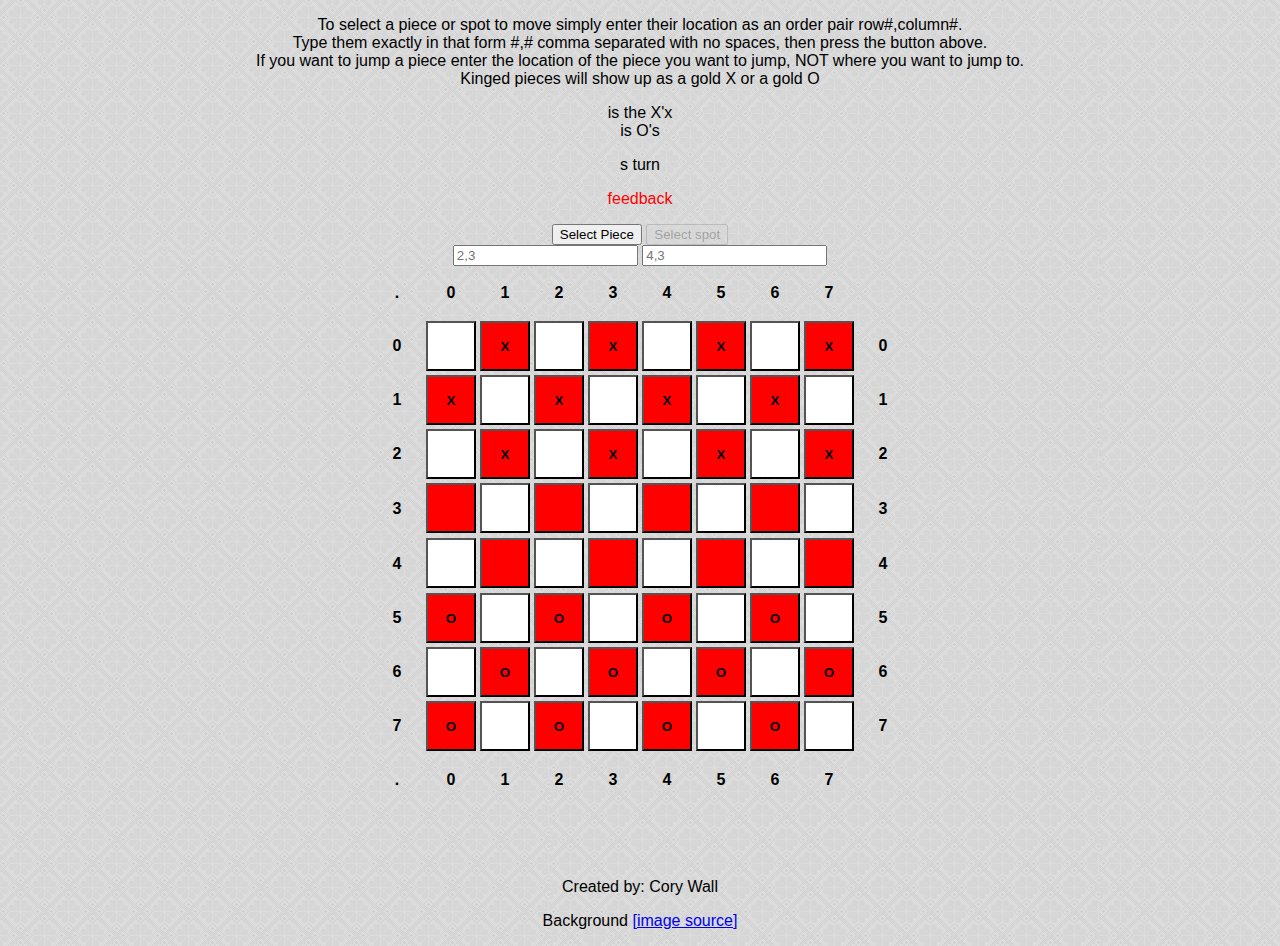
==== checkers.html @ 6de2079b "added 3 html files a js file and a css file coded a semi working checkers game cant get king check t" ====
<!DOCTYPE html>
<!-- Author: Cory Wall -->
<html>
  <head>
    <meta charset="utf-8" />
    <link rel="icon" href="heart_skull.png">
    <link rel="stylesheet" href="project3.css" />
    <title>Checkers-Board</title>
    <script type="text/javascript" src="pro3.js"></script>
  </head>
  <body onload="main()">
    <p class="div_center">
      To select a piece or spot to move simply enter their location as an order pair row#,column#.<br>
      Type them exactly in that form #,# comma separated with no spaces, then press the button above.<br>
      If you want to jump a piece enter the location of the piece you want to jump, NOT where you want to jump to.<br>
      Kinged pieces will show up as a gold X or a gold O
    </p>
    <div class="div_center">
      <p id="instructions"></p>
      <p id="turn">turn</p>
      <p id="feedback" class="error">feedback</p>
    </div>
    <div class="div_center">
      <button id="selectPieceBtn" onclick="pieceToMove()">Select Piece</button>
      <button id="moveBtn" onclick="moveTo()" disabled>Select spot</button><br>
      <input type="text" id="selectPiece" placeholder="2,3"/>
      <input type="text" id="move" placeholder="4,3"/>
    </div>
    <div class="div_center">
      <table align = "center">
       <tr>
         <th>.</th>
         <th>0</th>
         <th>1</th>
         <th>2</th>
         <th>3</th>
         <th>4</th>
         <th>5</th>
         <th>6</th>
         <th>7</th>
       </tr>
       <tr>
         <td>0</td>
         <td><button id="checker00" class="ckrbtn white">.</button></td>
         <td><button id="checker01" class="ckrbtn red" >X</button></td>
         <td><button id="checker02" class="ckrbtn white"  >.</button></td>
         <td><button id="checker03" class="ckrbtn red">X</button></td>
         <td><button id="checker04" class="ckrbtn white">.</button></td>
         <td><button id="checker05" class="ckrbtn red">X</button></td>
         <td><button id="checker06" class="ckrbtn white">.</button></td>
         <td><button id="checker07" class="ckrbtn red"  >X</button></td>
         <td>0</td>
       </tr>
       <tr>
         <td>1</td>
         <td><button id="checker10" class="ckrbtn red">X</button></td>
         <td><button id="checker11" class="ckrbtn white">.</button></td>
         <td><button id="checker12" class="ckrbtn red">X</button></td>
         <td><button id="checker13" class="ckrbtn white">.</button></td>
         <td><button id="checker14" class="ckrbtn red">X</button></td>
         <td><button id="checker15" class="ckrbtn white">.</button></td>
         <td><button id="checker16" class="ckrbtn red">X</button></td>
         <td><button id="checker17" class="ckrbtn white">.</button></td>
         <td>1</td>
       </tr>
       <tr>
         <td>2</td>
         <td><button id="checker20" class="ckrbtn white">.</button></td>
         <td><button id="checker21" class="ckrbtn red">X</button></td>
         <td><button id="checker22" class="ckrbtn white">.</button></td>
         <td><button id="checker23" class="ckrbtn red">X</button></td>
         <td><button id="checker24" class="ckrbtn white">.</button></td>
         <td><button id="checker25" class="ckrbtn red">X</button></td>
         <td><button id="checker26" class="ckrbtn white">.</button></td>
         <td><button id="checker27" class="ckrbtn red">X</button></td>
         <td>2</td>
       </tr>
       <tr>
         <td>3</td>
         <td><button id="checker30" class="ckrbtn red"></button></td>
         <td><button id="checker31" class="ckrbtn white"></button></td>
         <td><button id="checker32" class="ckrbtn red"></button></td>
         <td><button id="checker33" class="ckrbtn white"></button></td>
         <td><button id="checker34" class="ckrbtn red"></button></td>
         <td><button id="checker35" class="ckrbtn white"></button></td>
         <td><button id="checker36" class="ckrbtn red"></button></td>
         <td><button id="checker37" class="ckrbtn white"></button></td>
         <td>3</td>
       </tr>
       <tr>
         <td>4</td>
         <td><button id="checker40" class="ckrbtn white"></button></td>
         <td><button id="checker41" class="ckrbtn red"></button></td>
         <td><button id="checker42" class="ckrbtn white"></button></td>
         <td><button id="checker43" class="ckrbtn red"></button></td>
         <td><button id="checker44" class="ckrbtn white"></button></td>
         <td><button id="checker45" class="ckrbtn red"></button></td>
         <td><button id="checker46" class="ckrbtn white"></button></td>
         <td><button id="checker47" class="ckrbtn red"></button></td>
         <td>4</td>
       </tr>
       <tr>
         <td>5</td>
         <td><button id="checker50" class="ckrbtn red">O</button></td>
         <td><button id="checker51" class="ckrbtn white">.</button></td>
         <td><button id="checker52" class="ckrbtn red">O</button></td>
         <td><button id="checker53" class="ckrbtn white">.</button></td>
         <td><button id="checker54" class="ckrbtn red">O</button></td>
         <td><button id="checker55" class="ckrbtn white">.</button></td>
         <td><button id="checker56" class="ckrbtn red">O</button></td>
         <td><button id="checker57" class="ckrbtn white">.</button></td>
         <td>5</td>
       </tr>
       <tr>
         <td>6</td>
         <td><button id="checker60" class="ckrbtn white">.</button></td>
         <td><button id="checker61" class="ckrbtn red">O</button></td>
         <td><button id="checker62" class="ckrbtn white">.</button></td>
         <td><button id="checker63" class="ckrbtn red">O</button></td>
         <td><button id="checker64" class="ckrbtn white">.</button></td>
         <td><button id="checker65" class="ckrbtn red">O</button></td>
         <td><button id="checker66" class="ckrbtn white">.</button></td>
         <td><button id="checker67" class="ckrbtn red">O</button></td>
         <td>6</td>
       </tr>
       <tr>
         <td>7</td>
         <td><button id="checker70" class="ckrbtn red">O</button></td>
         <td><button id="checker71" class="ckrbtn white">.</button></td>
         <td><button id="checker72" class="ckrbtn red">O</button></td>
         <td><button id="checker73" class="ckrbtn white">.</button></td>
         <td><button id="checker74" class="ckrbtn red">O</button></td>
         <td><button id="checker75" class="ckrbtn white">.</button></td>
         <td><button id="checker76" class="ckrbtn red">O</button></td>
         <td><button id="checker77" class="ckrbtn white">.</button></td>
         <td>7</td>
       </tr>
       <tr>
         <td>.</td>
         <td>0</td>
         <td>1</td>
         <td>2</td>
         <td>3</td>
         <td>4</td>
         <td>5</td>
         <td>6</td>
         <td>7</td>
       </tr>
      </table>
    </div><br><br><br>



    <div class="footer">
      <p>
        Created by: Cory Wall
      </p>
      <p>
      Background
      <a
      href="http://www.designbolts.com/wp-content/uploads/2013/02/Rose-Grey-Seamless-Patterns-For-Website-Background.jpg"
      target="_blank">
        [image source]
      </a>
    </p>
    </div>
  </body>
</html>
---- project3.css ----
/* Author: Cory Wall */
body {
  background-image: url(greyBackground.jpg);
  font-family: Tahoma, Geneva, sans-serif;
  font size: 2em;
}

.error {
  color: red;
}

.footer {
  font-size: 1em;
  text-align: center;
  bottom: 0px;
  width: 100%;
}

h1{
  color: blue;
  font-size: 2em;
}

div.footer > p {
  font-size: 1em;
}

.center {
  text-align: center;
  font-size: 3em;
}

.div_center {
  text-align: center;
}

.half_page {
  float: left;
  width: 50%;
}

.ckrbtn {
  width: 50px;
  height: 50px;
  text-align: center;
  position: relative;
}

.red {
  font-weight: bold;
  background-color: red;
}

.white {
  color: transparent;
  background-color: white;
}

.hideText {
  color: transparent;
}

.king {
  color: gold;
}

table {
  width: auto;
  text-align: center;
}

tr {
  width: 50px;
  height: 50px;
}

td {
  width: 50px;
  height: 50px;
  font-weight: bold;
}
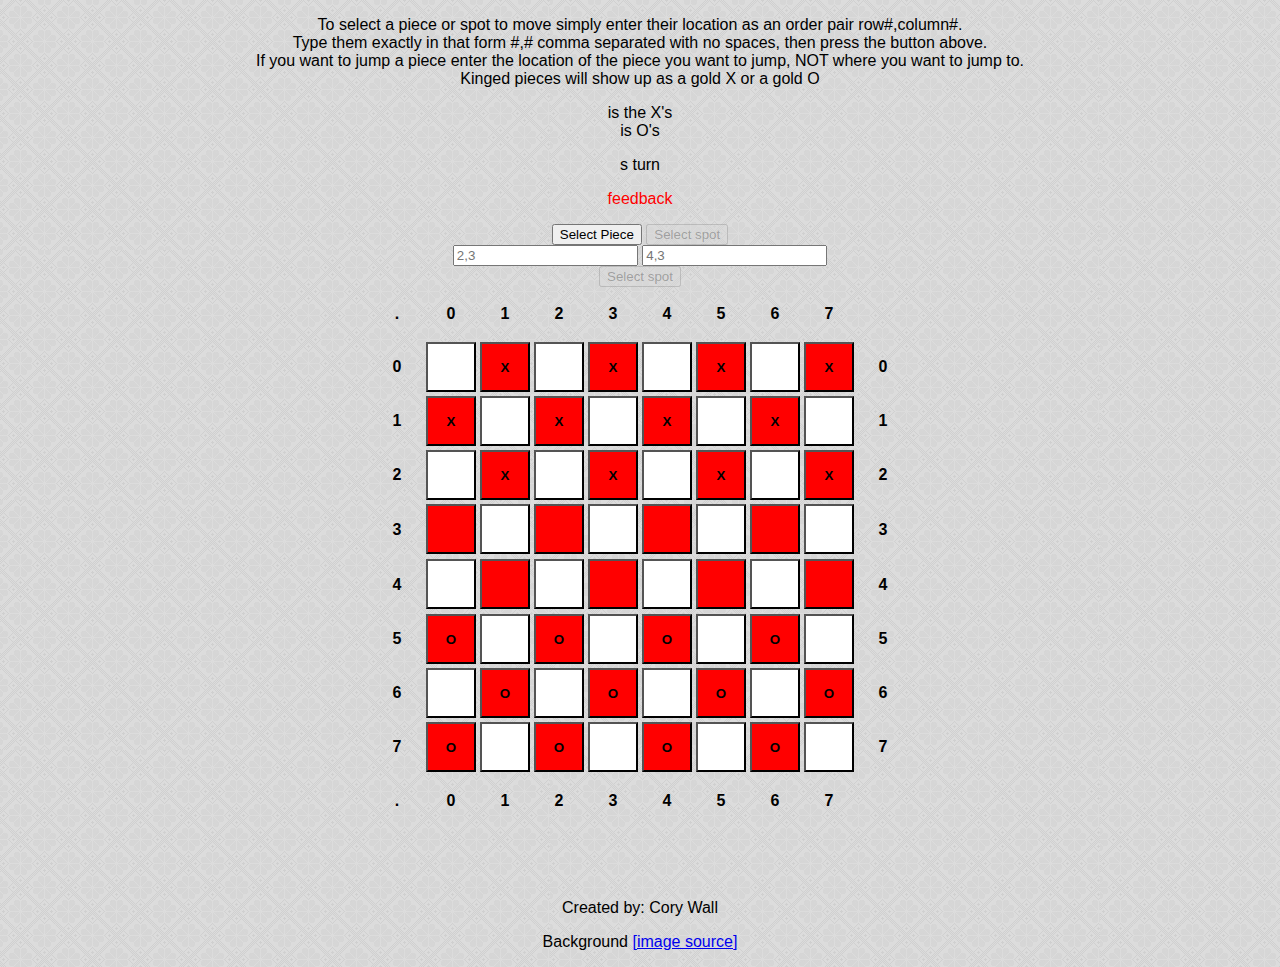
==== commit ebb53fa5: "added a reselect button and function to allow the user to reselect the piece they want to move" ====
--- a/checkers.html
+++ b/checkers.html
@@ -24,7 +24,8 @@
       <button id="selectPieceBtn" onclick="pieceToMove()">Select Piece</button>
       <button id="moveBtn" onclick="moveTo()" disabled>Select spot</button><br>
       <input type="text" id="selectPiece" placeholder="2,3"/>
-      <input type="text" id="move" placeholder="4,3"/>
+      <input type="text" id="move" placeholder="4,3"/><br>
+      <button id="reselect" onclick="reselect();" disabled>Select spot</button>
     </div>
     <div class="div_center">
       <table align = "center">
--- a/project3.css
+++ b/project3.css
@@ -79,3 +79,7 @@
   height: 50px;
   font-weight: bold;
 }
+
+.selected {
+  background-color: blue;
+}
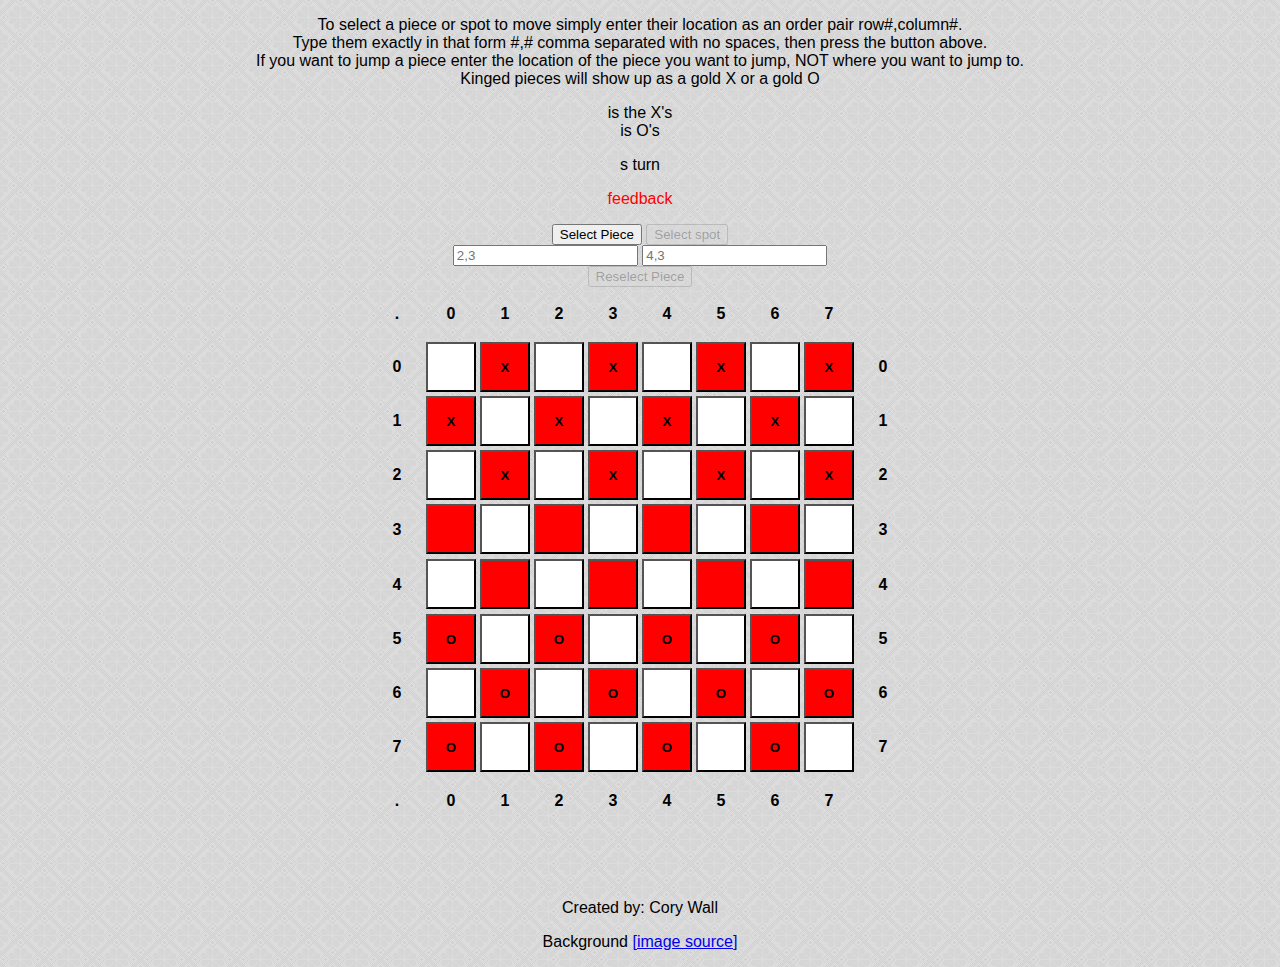
==== commit 3e747b4e: "fixed a wording error" ====
--- a/checkers.html
+++ b/checkers.html
@@ -25,7 +25,7 @@
       <button id="moveBtn" onclick="moveTo()" disabled>Select spot</button><br>
       <input type="text" id="selectPiece" placeholder="2,3"/>
       <input type="text" id="move" placeholder="4,3"/><br>
-      <button id="reselect" onclick="reselect();" disabled>Select spot</button>
+      <button id="reselect" onclick="reselect();" disabled>Reselect Piece</button>
     </div>
     <div class="div_center">
       <table align = "center">
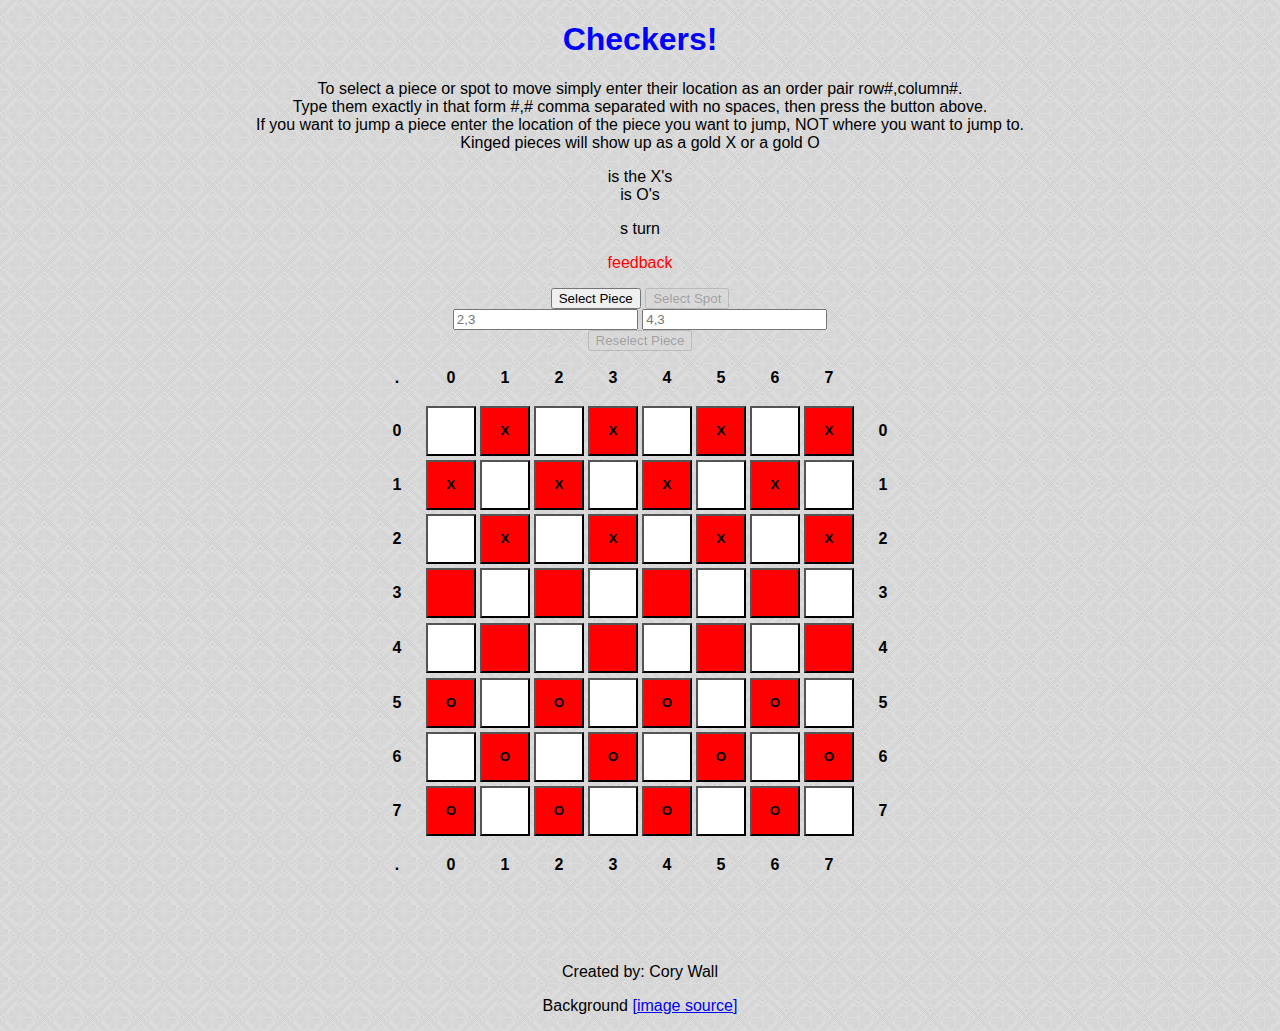
==== commit d016eef7: "Added more instructions to index. added a new button to index, added new function game()" ====
--- a/checkers.html
+++ b/checkers.html
@@ -9,6 +9,7 @@
     <script type="text/javascript" src="pro3.js"></script>
   </head>
   <body onload="main()">
+    <h1 class="div_center">Checkers!</h1>
     <p class="div_center">
       To select a piece or spot to move simply enter their location as an order pair row#,column#.<br>
       Type them exactly in that form #,# comma separated with no spaces, then press the button above.<br>
@@ -22,12 +23,13 @@
     </div>
     <div class="div_center">
       <button id="selectPieceBtn" onclick="pieceToMove()">Select Piece</button>
-      <button id="moveBtn" onclick="moveTo()" disabled>Select spot</button><br>
+      <button id="moveBtn" onclick="moveTo()" disabled>Select Spot</button><br>
       <input type="text" id="selectPiece" placeholder="2,3"/>
       <input type="text" id="move" placeholder="4,3"/><br>
       <button id="reselect" onclick="reselect();" disabled>Reselect Piece</button>
     </div>
     <div class="div_center">
+
       <table align = "center">
        <tr>
          <th>.</th>
--- a/project3.css
+++ b/project3.css
@@ -28,6 +28,16 @@
 .center {
   text-align: center;
   font-size: 3em;
+}
+
+.success {
+  color: green;
+}
+
+.margin {
+  margin-left: 15em;
+  margin-right: 15em;
+  text-align: center;
 }
 
 .div_center {
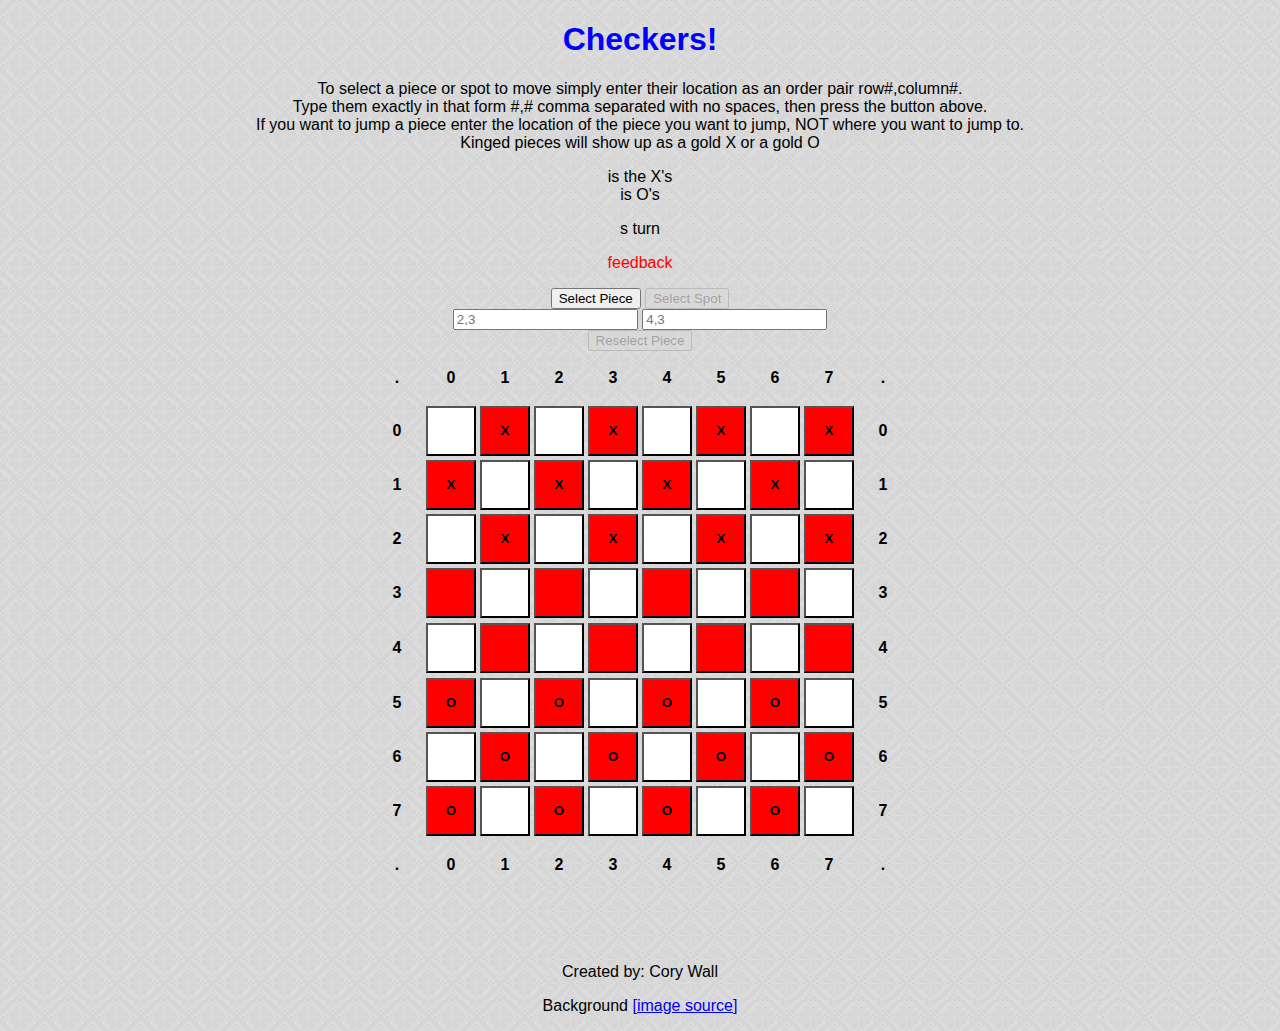
==== commit 9c2ba30f: "fixed validation errors" ====
--- a/checkers.html
+++ b/checkers.html
@@ -30,7 +30,7 @@
     </div>
     <div class="div_center">
 
-      <table align = "center">
+      <table class="tableCenter">
        <tr>
          <th>.</th>
          <th>0</th>
@@ -41,6 +41,7 @@
          <th>5</th>
          <th>6</th>
          <th>7</th>
+         <th>.</th>
        </tr>
        <tr>
          <td>0</td>
@@ -148,6 +149,7 @@
          <td>5</td>
          <td>6</td>
          <td>7</td>
+         <td>.</td>
        </tr>
       </table>
     </div><br><br><br>
--- a/project3.css
+++ b/project3.css
@@ -2,7 +2,11 @@
 body {
   background-image: url(greyBackground.jpg);
   font-family: Tahoma, Geneva, sans-serif;
-  font size: 2em;
+  font size: 1.25em;
+}
+
+.tableCenter {
+  margin: 0px auto; 
 }
 
 .error {
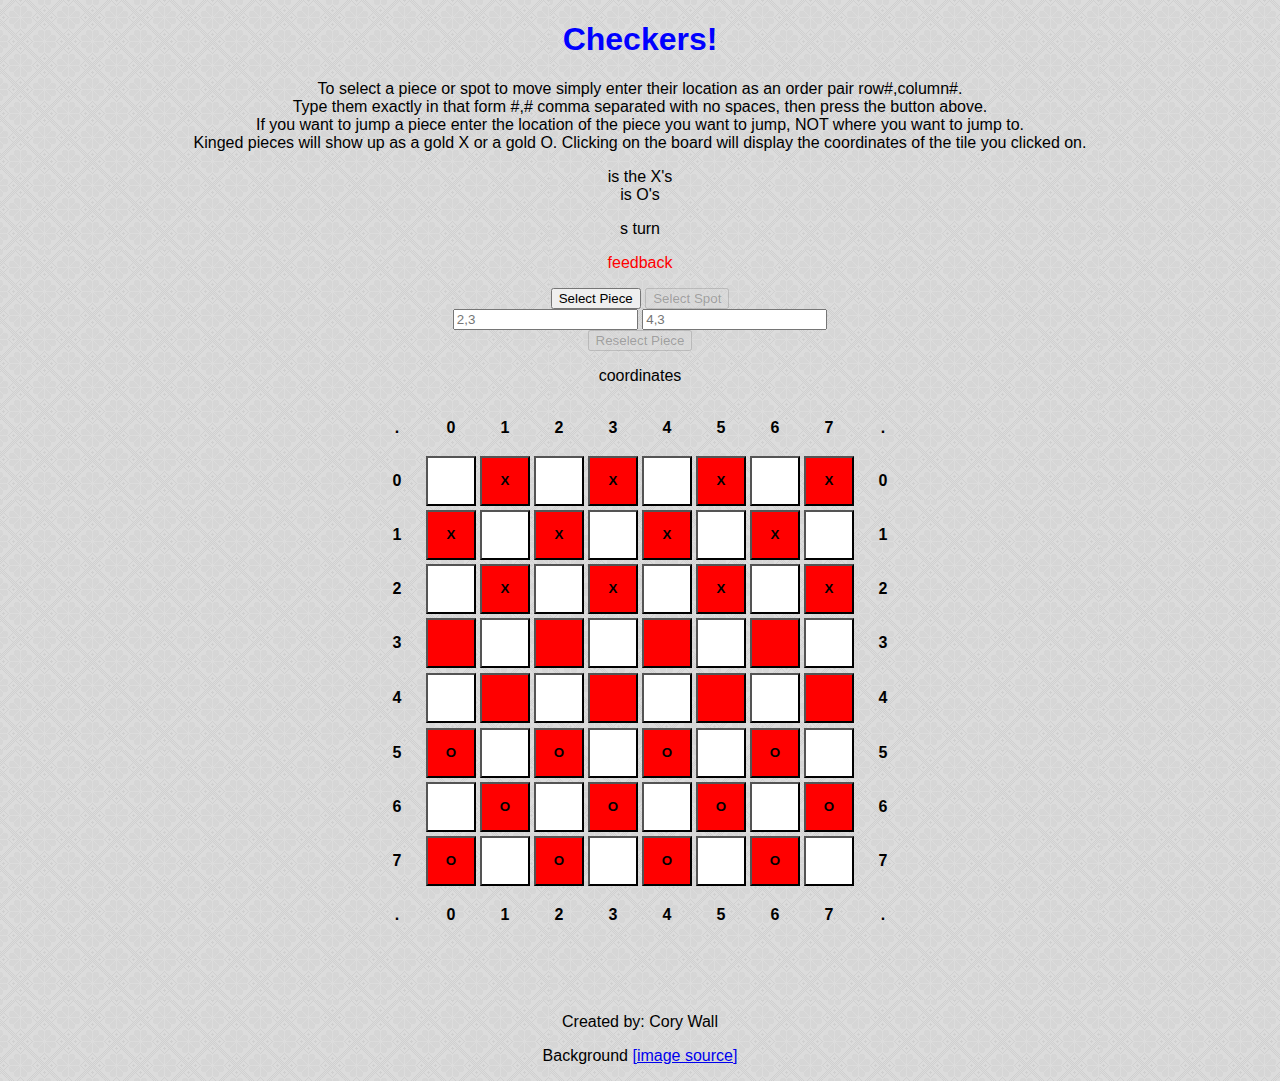
==== commit 6b536291: "fixed a validation error added a new feature - clicking on a tile will display the coordinates of th" ====
--- a/checkers.html
+++ b/checkers.html
@@ -14,7 +14,7 @@
       To select a piece or spot to move simply enter their location as an order pair row#,column#.<br>
       Type them exactly in that form #,# comma separated with no spaces, then press the button above.<br>
       If you want to jump a piece enter the location of the piece you want to jump, NOT where you want to jump to.<br>
-      Kinged pieces will show up as a gold X or a gold O
+      Kinged pieces will show up as a gold X or a gold O. Clicking on the board will display the coordinates of the tile you clicked on.
     </p>
     <div class="div_center">
       <p id="instructions"></p>
@@ -27,6 +27,7 @@
       <input type="text" id="selectPiece" placeholder="2,3"/>
       <input type="text" id="move" placeholder="4,3"/><br>
       <button id="reselect" onclick="reselect();" disabled>Reselect Piece</button>
+      <p id="coordinates">coordinates</p>
     </div>
     <div class="div_center">
 
@@ -46,96 +47,96 @@
        <tr>
          <td>0</td>
          <td><button id="checker00" class="ckrbtn white">.</button></td>
-         <td><button id="checker01" class="ckrbtn red" >X</button></td>
+         <td><button id="checker01" class="ckrbtn red" onclick="displayCoor(0,1)">X</button></td>
          <td><button id="checker02" class="ckrbtn white"  >.</button></td>
-         <td><button id="checker03" class="ckrbtn red">X</button></td>
+         <td><button id="checker03" class="ckrbtn red" onclick="displayCoor(0,3)">X</button></td>
          <td><button id="checker04" class="ckrbtn white">.</button></td>
-         <td><button id="checker05" class="ckrbtn red">X</button></td>
+         <td><button id="checker05" class="ckrbtn red" onclick="displayCoor(0,5)">X</button></td>
          <td><button id="checker06" class="ckrbtn white">.</button></td>
-         <td><button id="checker07" class="ckrbtn red"  >X</button></td>
+         <td><button id="checker07" class="ckrbtn red" onclick="displayCoor(0,7)">X</button></td>
          <td>0</td>
        </tr>
        <tr>
          <td>1</td>
-         <td><button id="checker10" class="ckrbtn red">X</button></td>
+         <td><button id="checker10" class="ckrbtn red" onclick="displayCoor(1,0)">X</button></td>
          <td><button id="checker11" class="ckrbtn white">.</button></td>
-         <td><button id="checker12" class="ckrbtn red">X</button></td>
+         <td><button id="checker12" class="ckrbtn red" onclick="displayCoor(1,2)">X</button></td>
          <td><button id="checker13" class="ckrbtn white">.</button></td>
-         <td><button id="checker14" class="ckrbtn red">X</button></td>
+         <td><button id="checker14" class="ckrbtn red" onclick="displayCoor(1,4)">X</button></td>
          <td><button id="checker15" class="ckrbtn white">.</button></td>
-         <td><button id="checker16" class="ckrbtn red">X</button></td>
+         <td><button id="checker16" class="ckrbtn red" onclick="displayCoor(1,6)">X</button></td>
          <td><button id="checker17" class="ckrbtn white">.</button></td>
          <td>1</td>
        </tr>
        <tr>
          <td>2</td>
          <td><button id="checker20" class="ckrbtn white">.</button></td>
-         <td><button id="checker21" class="ckrbtn red">X</button></td>
+         <td><button id="checker21" class="ckrbtn red" onclick="displayCoor(2,1)">X</button></td>
          <td><button id="checker22" class="ckrbtn white">.</button></td>
-         <td><button id="checker23" class="ckrbtn red">X</button></td>
+         <td><button id="checker23" class="ckrbtn red" onclick="displayCoor(2,3)">X</button></td>
          <td><button id="checker24" class="ckrbtn white">.</button></td>
-         <td><button id="checker25" class="ckrbtn red">X</button></td>
+         <td><button id="checker25" class="ckrbtn red" onclick="displayCoor(2,5)">X</button></td>
          <td><button id="checker26" class="ckrbtn white">.</button></td>
-         <td><button id="checker27" class="ckrbtn red">X</button></td>
+         <td><button id="checker27" class="ckrbtn red" onclick="displayCoor(2,7)">X</button></td>
          <td>2</td>
        </tr>
        <tr>
          <td>3</td>
-         <td><button id="checker30" class="ckrbtn red"></button></td>
+         <td><button id="checker30" class="ckrbtn red" onclick="displayCoor(3,0)"></button></td>
          <td><button id="checker31" class="ckrbtn white"></button></td>
-         <td><button id="checker32" class="ckrbtn red"></button></td>
+         <td><button id="checker32" class="ckrbtn red" onclick="displayCoor(3,2)"></button></td>
          <td><button id="checker33" class="ckrbtn white"></button></td>
-         <td><button id="checker34" class="ckrbtn red"></button></td>
+         <td><button id="checker34" class="ckrbtn red" onclick="displayCoor(3,4)"></button></td>
          <td><button id="checker35" class="ckrbtn white"></button></td>
-         <td><button id="checker36" class="ckrbtn red"></button></td>
+         <td><button id="checker36" class="ckrbtn red" onclick="displayCoor(3,6)"></button></td>
          <td><button id="checker37" class="ckrbtn white"></button></td>
          <td>3</td>
        </tr>
        <tr>
          <td>4</td>
          <td><button id="checker40" class="ckrbtn white"></button></td>
-         <td><button id="checker41" class="ckrbtn red"></button></td>
+         <td><button id="checker41" class="ckrbtn red" onclick="displayCoor(4,1)"></button></td>
          <td><button id="checker42" class="ckrbtn white"></button></td>
-         <td><button id="checker43" class="ckrbtn red"></button></td>
+         <td><button id="checker43" class="ckrbtn red" onclick="displayCoor(4,3)"></button></td>
          <td><button id="checker44" class="ckrbtn white"></button></td>
-         <td><button id="checker45" class="ckrbtn red"></button></td>
+         <td><button id="checker45" class="ckrbtn red" onclick="displayCoor(4,5)"></button></td>
          <td><button id="checker46" class="ckrbtn white"></button></td>
-         <td><button id="checker47" class="ckrbtn red"></button></td>
+         <td><button id="checker47" class="ckrbtn red" onclick="displayCoor(4,7)"></button></td>
          <td>4</td>
        </tr>
        <tr>
          <td>5</td>
-         <td><button id="checker50" class="ckrbtn red">O</button></td>
+         <td><button id="checker50" class="ckrbtn red" onclick="displayCoor(5,0)">O</button></td>
          <td><button id="checker51" class="ckrbtn white">.</button></td>
-         <td><button id="checker52" class="ckrbtn red">O</button></td>
+         <td><button id="checker52" class="ckrbtn red" onclick="displayCoor(5,2)">O</button></td>
          <td><button id="checker53" class="ckrbtn white">.</button></td>
-         <td><button id="checker54" class="ckrbtn red">O</button></td>
+         <td><button id="checker54" class="ckrbtn red" onclick="displayCoor(5,4)">O</button></td>
          <td><button id="checker55" class="ckrbtn white">.</button></td>
-         <td><button id="checker56" class="ckrbtn red">O</button></td>
+         <td><button id="checker56" class="ckrbtn red" onclick="displayCoor(5,6)">O</button></td>
          <td><button id="checker57" class="ckrbtn white">.</button></td>
          <td>5</td>
        </tr>
        <tr>
          <td>6</td>
          <td><button id="checker60" class="ckrbtn white">.</button></td>
-         <td><button id="checker61" class="ckrbtn red">O</button></td>
+         <td><button id="checker61" class="ckrbtn red" onclick="displayCoor(6,1)">O</button></td>
          <td><button id="checker62" class="ckrbtn white">.</button></td>
-         <td><button id="checker63" class="ckrbtn red">O</button></td>
+         <td><button id="checker63" class="ckrbtn red" onclick="displayCoor(6,3)">O</button></td>
          <td><button id="checker64" class="ckrbtn white">.</button></td>
-         <td><button id="checker65" class="ckrbtn red">O</button></td>
+         <td><button id="checker65" class="ckrbtn red" onclick="displayCoor(6,5)">O</button></td>
          <td><button id="checker66" class="ckrbtn white">.</button></td>
-         <td><button id="checker67" class="ckrbtn red">O</button></td>
+         <td><button id="checker67" class="ckrbtn red" onclick="displayCoor(6,7)">O</button></td>
          <td>6</td>
        </tr>
        <tr>
          <td>7</td>
-         <td><button id="checker70" class="ckrbtn red">O</button></td>
+         <td><button id="checker70" class="ckrbtn red" onclick="displayCoor(7,0)">O</button></td>
          <td><button id="checker71" class="ckrbtn white">.</button></td>
-         <td><button id="checker72" class="ckrbtn red">O</button></td>
+         <td><button id="checker72" class="ckrbtn red" onclick="displayCoor(7,2)">O</button></td>
          <td><button id="checker73" class="ckrbtn white">.</button></td>
-         <td><button id="checker74" class="ckrbtn red">O</button></td>
+         <td><button id="checker74" class="ckrbtn red" onclick="displayCoor(7,4)">O</button></td>
          <td><button id="checker75" class="ckrbtn white">.</button></td>
-         <td><button id="checker76" class="ckrbtn red">O</button></td>
+         <td><button id="checker76" class="ckrbtn red" onclick="displayCoor(7,6)">O</button></td>
          <td><button id="checker77" class="ckrbtn white">.</button></td>
          <td>7</td>
        </tr>
